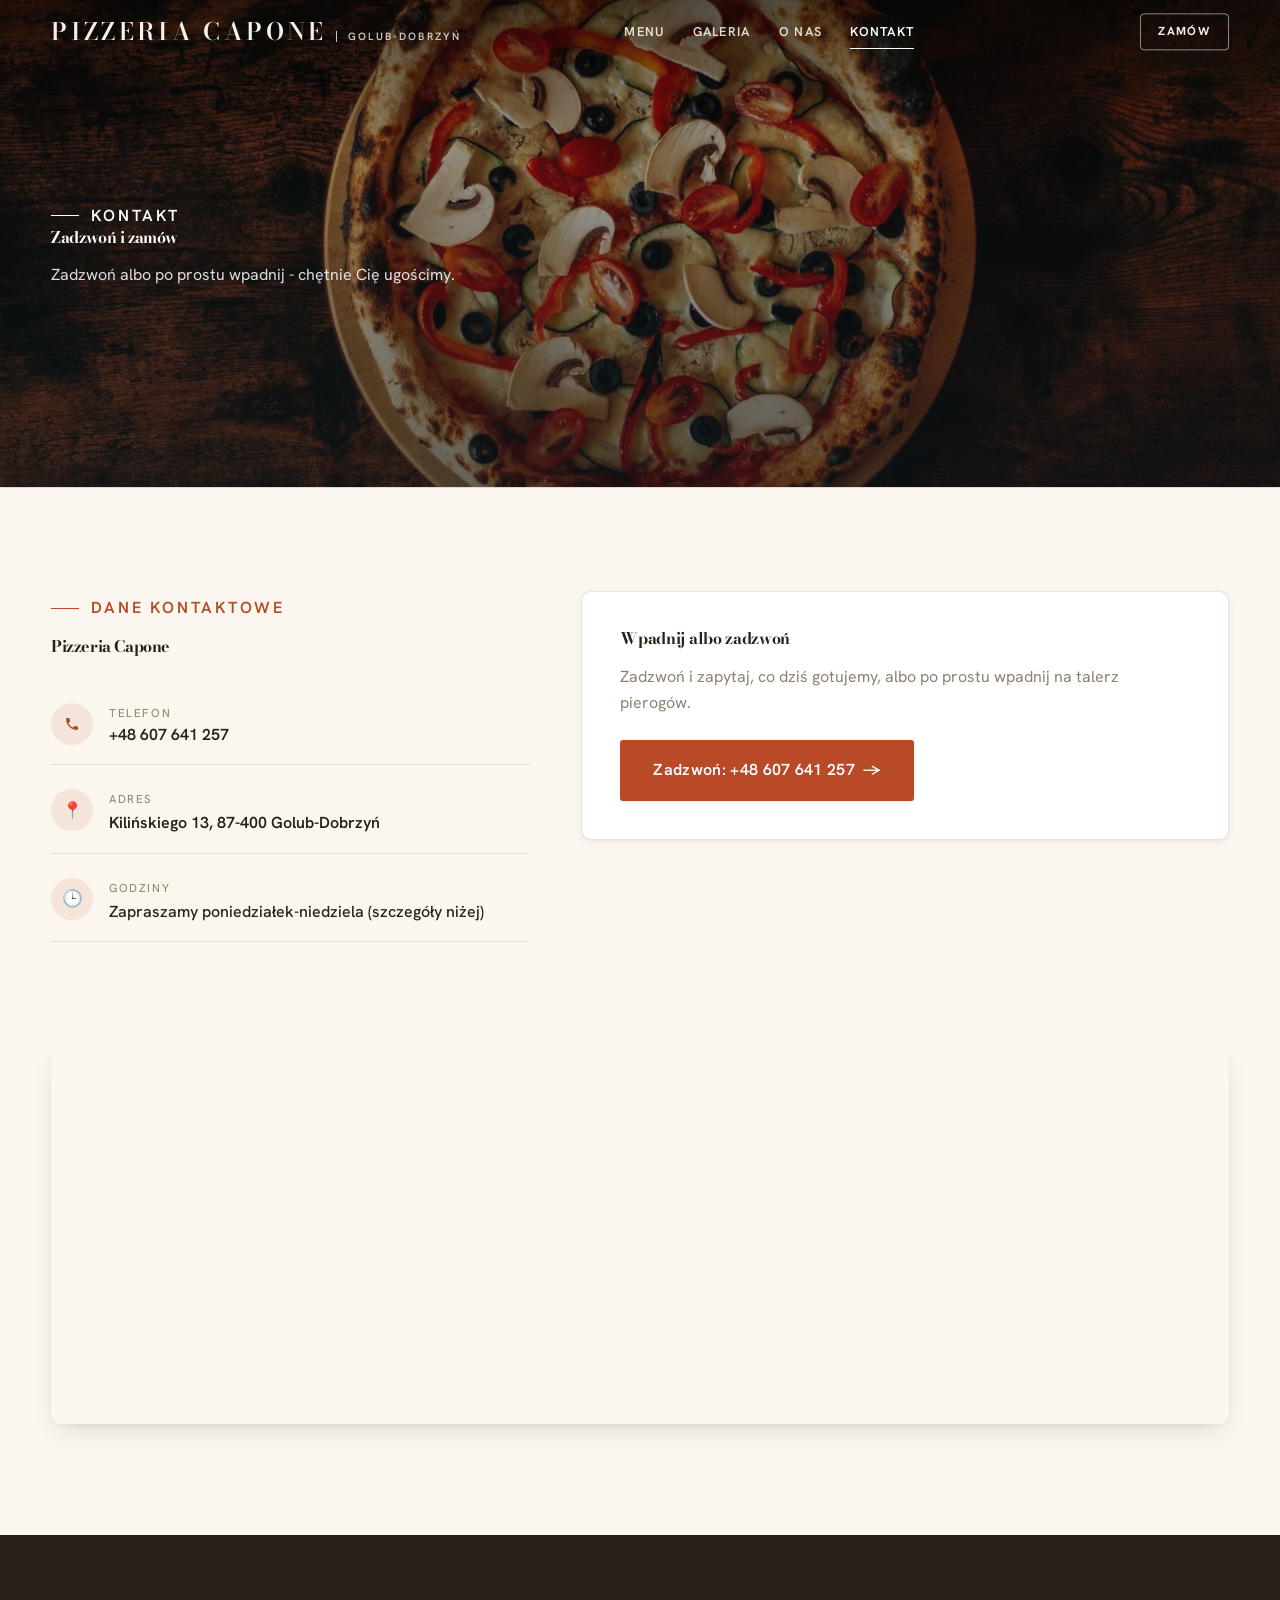
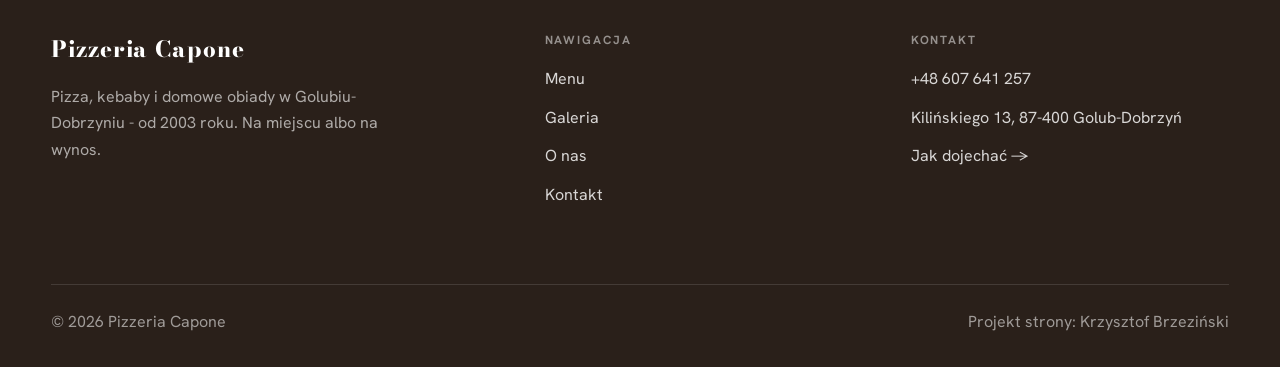
==== kontakt.html @ e406dac1 "Strona demo: capone-pizzeria-kozlowski-r" ====
<!DOCTYPE html>
<html lang="pl">
<head>
<meta charset="UTF-8">
<meta name="viewport" content="width=device-width, initial-scale=1.0">
<title>Kontakt - Pizzeria Capone</title>
<meta name="description" content="Kontakt Pizzeria Capone - Kilińskiego 13, 87-400 Golub-Dobrzyń">
<link rel="preconnect" href="https://fonts.googleapis.com">
<link rel="preconnect" href="https://fonts.gstatic.com" crossorigin>
<link href="https://fonts.googleapis.com/css2?family=Bodoni+Moda:wght@500;600;700&family=Hanken+Grotesk:wght@400;500;600&display=swap" rel="stylesheet">
<link rel="stylesheet" href="assets/styles.css">
</head>
<body>

<header class="nav">
  <div class="wrap nav-inner">
    <a class="brand" href="index.html"><span class="name">Pizzeria Capone</span><span class="sub">Golub-Dobrzyń</span></a>
    <nav class="nav-links">
      <a href="oferta.html">Menu</a>
      <a href="realizacje.html">Galeria</a>
      <a href="o-nas.html">O nas</a>
      <a href="kontakt.html" class="active">Kontakt</a>
      <a href="tel:+48607641257" class="btn btn-accent">Zamów</a>
    </nav>
    <button class="nav-toggle" aria-label="Menu"><span></span><span></span><span></span></button>
  </div>
</header>

<section class="pagehead">
  <img src="img/g6.jpg" alt="Pizzeria Capone - kontakt">
  <div class="wrap">
    <span class="eyebrow">Kontakt</span>
    <h1>Zadzwoń i zamów</h1>
    <p>Zadzwoń albo po prostu wpadnij - chętnie Cię ugościmy.</p>
  </div>
</section>
<section>
  <div class="wrap contact-grid">
    <div class="reveal">
      <span class="eyebrow">Dane kontaktowe</span>
      <h2 style="margin:var(--space-4) 0 var(--space-6)">Pizzeria Capone</h2>
      <div class="info-list">
        <div class="info-row"><div class="ic"><svg class="ico-tel" width="16" height="16" viewBox="0 0 24 24" fill="none" aria-hidden="true"><path d="M6.6 10.8a15.5 15.5 0 0 0 6.6 6.6l2.2-2.2a1 1 0 0 1 1-.24 11.4 11.4 0 0 0 3.6.58 1 1 0 0 1 1 1V20a1 1 0 0 1-1 1A17 17 0 0 1 3 4a1 1 0 0 1 1-1h3.5a1 1 0 0 1 1 1c0 1.25.2 2.46.58 3.6a1 1 0 0 1-.25 1l-2.23 2.2Z" fill="currentColor"/></svg></div><div><div class="lbl">Telefon</div><a class="val" href="tel:+48607641257">+48 607 641 257</a></div></div>
        <div class="info-row"><div class="ic">📍</div><div><div class="lbl">Adres</div><div class="val">Kilińskiego 13, 87-400 Golub-Dobrzyń</div></div></div>
        <div class="info-row"><div class="ic">🕒</div><div><div class="lbl">Godziny</div><div class="val" style="font-weight:500">Zapraszamy poniedziałek-niedziela (szczegóły niżej)</div></div></div>
      </div>
    </div>
    <div class="reveal">
      <div class="form">
        <h3 style="margin-bottom:var(--space-4)">Wpadnij albo zadzwoń</h3>
        <p class="muted" style="margin-bottom:var(--space-5)">Zadzwoń i zapytaj, co dziś gotujemy, albo po prostu wpadnij na talerz pierogów.</p>
        <a href="tel:+48607641257" class="btn btn-accent" style="justify-content:center">Zadzwoń: +48 607 641 257 <span class="arr">→</span></a>
      </div>
    </div>
  </div>
</section>
<section style="padding-top:0">
  <div class="wrap reveal">
    <iframe class="map" title="Pizzeria Capone - Golub-Dobrzyń" src="https://maps.google.com/maps?q=53.1108291%2C19.0519311&z=15&output=embed" loading="lazy" referrerpolicy="no-referrer-when-downgrade"></iframe>
  </div>
</section>

<footer>
  <div class="wrap">
    <div class="foot-grid">
      <div class="foot-brand">
        <div class="name">Pizzeria Capone</div>
        <p>Pizza, kebaby i domowe obiady w Golubiu-Dobrzyniu - od 2003 roku. Na miejscu albo na wynos.</p>
      </div>
      <div class="foot-col">
        <h4>Nawigacja</h4>
        <a href="oferta.html">Menu</a>
        <a href="realizacje.html">Galeria</a>
        <a href="o-nas.html">O nas</a>
        <a href="kontakt.html">Kontakt</a>
      </div>
      <div class="foot-col">
        <h4>Kontakt</h4>
        <a href="tel:+48607641257">+48 607 641 257</a>
        <p>Kilińskiego 13, 87-400 Golub-Dobrzyń</p>
        <a href="https://maps.google.com/?cid=8520244853680919772&g_mp=CiVnb29nbGUubWFwcy5wbGFjZXMudjEuUGxhY2VzLkdldFBsYWNlEAIYBCAA" target="_blank" rel="noopener">Jak dojechać →</a>
      </div>
    </div>
    <div class="foot-bot">
      <span>© 2026 Pizzeria Capone</span>
      <span>Projekt strony: Krzysztof Brzeziński</span>
    </div>
  </div>
</footer>
<div class="sticky-reserve"><a class="sr-book" href="tel:+48607641257">Zadzwoń i zamów</a><a class="sr-call" href="tel:+48607641257" aria-label="Zadzwoń"><svg class="ico-tel" width="16" height="16" viewBox="0 0 24 24" fill="none" aria-hidden="true"><path d="M6.6 10.8a15.5 15.5 0 0 0 6.6 6.6l2.2-2.2a1 1 0 0 1 1-.24 11.4 11.4 0 0 0 3.6.58 1 1 0 0 1 1 1V20a1 1 0 0 1-1 1A17 17 0 0 1 3 4a1 1 0 0 1 1-1h3.5a1 1 0 0 1 1 1c0 1.25.2 2.46.58 3.6a1 1 0 0 1-.25 1l-2.23 2.2Z" fill="currentColor"/></svg></a></div>

<script src="assets/main.js"></script>
</body>
</html>
---- assets/styles.css ----
/* ============================================================
   STOLBASZ — premium, architektoniczny B2B fit-out
   Jasna paleta, zero brązu. System wg premium-web-craft.
   Projekt strony: Krzysztof Brzeziński
   ============================================================ */

:root{
  /* PALETA — jasna, architektoniczna, chłodna */
  --paper:#FBF6EE;          /* główne tło */
  --paper-2:#F0E5D6;        /* sekcje alternatywne (chłodny jasny szary) */
  --paper-3:#F0E5D6;        /* delikatne wypełnienia */
  --ink:#2A201A;            /* tekst główny — chłodny grafit */
  --ink-soft:#4A3B2F;       /* nagłówki drugorzędne */
  --muted:#8C8175;          /* tekst poboczny */
  --line:rgba(42,32,26,.12);/* hairline */
  --accent:#B84A28;         /* stonowany petrol-slate — jedyny akcent */
  --accent-d:#97381C;
  --accent-soft:rgba(184,74,40,.10);
  --dark:#2A201A;           /* sekcje ciemne (stopka/CTA) */

  /* ODSTĘPY — skala 4/8 */
  --space-1:4px; --space-2:8px; --space-3:12px; --space-4:16px; --space-5:24px;
  --space-6:32px; --space-7:48px; --space-8:64px; --space-9:96px; --space-10:128px;

  /* TYPOGRAFIA — fluid clamp() */
  --text-sm:clamp(.82rem,.8rem+.1vw,.9rem);
  --text-base:clamp(1rem,.97rem+.15vw,1.1rem);
  --text-lg:clamp(1.12rem,1.05rem+.3vw,1.3rem);
  --text-h3:clamp(1.2rem,1.1rem+.5vw,1.5rem);
  --text-h2:clamp(1.9rem,1.5rem+1.9vw,2.8rem);
  --text-h1:clamp(2.6rem,1.9rem+3.6vw,4.6rem);

  /* PROMIENIE — architektoniczne, raczej ostre */
  --r-sm:3px; --r-md:6px; --r-lg:10px;

  /* RUCH */
  --ease:cubic-bezier(.25,.46,.45,.94); --dur:.24s;

  /* CIENIE — miękkie, warstwowe */
  --sh-sm:0 1px 2px rgba(16,24,32,.04), 0 2px 8px rgba(16,24,32,.05);
  --sh-md:0 2px 6px rgba(16,24,32,.05), 0 12px 28px -8px rgba(16,24,32,.12);
  --sh-lg:0 6px 14px rgba(16,24,32,.07), 0 26px 56px -18px rgba(16,24,32,.22);

  --hairline:1px solid var(--line);

  --font-display:'Bodoni Moda',serif;
  --font-body:'Hanken Grotesk',sans-serif;
}

*{box-sizing:border-box;margin:0;padding:0}
html{scroll-behavior:smooth}
body{
  font-family:var(--font-body);
  font-size:var(--text-base);
  line-height:1.65;
  color:var(--ink);
  background:var(--paper);
  -webkit-font-smoothing:antialiased;
  text-rendering:optimizeLegibility;
}
img{max-width:100%;display:block}
a{color:inherit;text-decoration:none}

.wrap{width:min(92%,1180px);margin-inline:auto}
section{padding-block:clamp(52px,6.5vw,96px)}

h1,h2,h3{font-family:var(--font-display);font-weight:700;line-height:1.08;letter-spacing:-.02em;color:var(--ink)}
h1{font-size:var(--text-h1);letter-spacing:-.035em}
h2{font-size:var(--text-h2);letter-spacing:-.025em}
h3{font-size:var(--text-h3)}
p{max-width:65ch}

.eyebrow{
  font-family:var(--font-body);
  font-size:var(--text-sm);
  font-weight:600;
  letter-spacing:.18em;
  text-transform:uppercase;
  color:var(--accent);
  display:inline-flex;align-items:center;gap:var(--space-3);
}
.eyebrow::before{content:"";width:28px;height:1px;background:var(--accent);display:inline-block}

.muted{color:var(--muted)}
.lead{font-size:var(--text-lg);line-height:1.55;color:var(--ink-soft);max-width:50ch}

/* ---------- BUTTONS ---------- */
.btn{
  display:inline-flex;align-items:center;gap:var(--space-2);
  font-weight:600;font-size:var(--text-sm);letter-spacing:.02em;
  padding:var(--space-4) var(--space-6);
  border-radius:var(--r-sm);
  transition:transform var(--dur) var(--ease),box-shadow var(--dur) var(--ease),background var(--dur) var(--ease);
  cursor:pointer;border:1px solid transparent;
}
.btn-accent{background:var(--accent);color:#fff;box-shadow:var(--sh-sm)}
.btn-accent:hover{background:var(--accent-d);transform:translateY(-2px);box-shadow:var(--sh-md)}
.btn-accent:active{transform:translateY(0);box-shadow:var(--sh-sm)}
.btn-ghost{background:transparent;color:var(--ink);border-color:var(--line)}
.btn-ghost:hover{border-color:var(--accent);color:var(--accent);transform:translateY(-2px)}
.btn-light{background:#fff;color:var(--ink);box-shadow:var(--sh-sm)}
.btn-light:hover{transform:translateY(-2px);box-shadow:var(--sh-md)}
.btn .arr{transition:transform var(--dur) var(--ease)}
.btn:hover .arr{transform:translateX(4px)}

/* ---------- NAV ---------- */
.nav{
  position:sticky;top:0;z-index:50;
  background:color-mix(in srgb,var(--paper) 88%,transparent);
  backdrop-filter:saturate(140%) blur(10px);
  border-bottom:var(--hairline);
}
.nav-inner{display:flex;align-items:center;justify-content:space-between;height:72px}
.brand{display:flex;flex-direction:column;line-height:1}
.brand .name{font-family:var(--font-display);font-weight:800;font-size:1.35rem;letter-spacing:.04em}
.brand .sub{font-size:.62rem;letter-spacing:.34em;text-transform:uppercase;color:var(--muted);margin-top:5px}
.nav-links{display:flex;align-items:center;gap:var(--space-6)}
.nav-links a{font-size:var(--text-sm);font-weight:500;color:var(--ink-soft);position:relative;padding-block:4px;transition:color var(--dur) var(--ease)}
.nav-links a::after{content:"";position:absolute;left:0;bottom:0;width:0;height:1.5px;background:var(--accent);transition:width var(--dur) var(--ease)}
.nav-links a:hover,.nav-links a.active{color:var(--ink)}
.nav-links a:hover::after,.nav-links a.active::after{width:100%}
.nav-links .btn{padding:var(--space-2) var(--space-5)}
/* przyciski w nav: właściwy kolor (przebij .nav-links a) + bez podkreślenia */
.nav-links a.btn-accent{color:#fff}
.nav-links a.btn-ghost,.nav-links a.btn-light{color:var(--ink)}
.nav-links a.btn::after{display:none}
.nav-toggle{display:none;background:none;border:none;cursor:pointer;flex-direction:column;gap:5px;padding:8px}
.nav-toggle span{width:24px;height:2px;background:var(--ink);transition:var(--dur)}

/* ---------- HERO (split) ---------- */
.hero{position:relative;overflow:hidden;border-bottom:var(--hairline)}
.hero-grid{display:grid;grid-template-columns:1.05fr .95fr;gap:clamp(24px,4vw,60px);align-items:center;
  padding-block:clamp(36px,4.5vw,64px)}
.hero-copy .eyebrow{margin-bottom:var(--space-5)}
.hero-copy h1{margin-bottom:var(--space-5)}
.hero-copy .lead{margin-bottom:var(--space-7)}
.hero-actions{display:flex;flex-wrap:wrap;gap:var(--space-4)}
.hero-art{position:relative;aspect-ratio:4/3;border-radius:var(--r-lg);overflow:hidden;box-shadow:var(--sh-lg)}
.hero-art img{width:100%;height:100%;object-fit:cover}
.hero-art::after{content:"";position:absolute;inset:0;background:linear-gradient(180deg,transparent 55%,rgba(18,24,28,.28))}
.hero-badge{position:absolute;left:var(--space-5);bottom:var(--space-5);z-index:2;
  background:rgba(252,252,251,.94);backdrop-filter:blur(4px);
  border-radius:var(--r-md);padding:var(--space-4) var(--space-5);box-shadow:var(--sh-md);max-width:78%}
.hero-badge strong{display:block;font-family:var(--font-display);font-size:1rem;letter-spacing:-.01em}
.hero-badge span{font-size:var(--text-sm);color:var(--muted)}

/* ---------- HERO duży / kinowy (strona główna) ---------- */
.hero-cine{position:relative;min-height:clamp(560px,82vh,840px);min-height:clamp(560px,82svh,840px);display:flex;align-items:center;overflow:hidden;border-bottom:var(--hairline)}
.hero-cine>img{position:absolute;inset:0;width:100%;height:100%;object-fit:cover;z-index:0}
.hero-cine::after{content:"";position:absolute;inset:0;z-index:1;
  background:linear-gradient(95deg,rgba(13,18,23,.86) 0%,rgba(13,18,23,.64) 32%,rgba(13,18,23,.24) 62%,rgba(13,18,23,.04) 100%)}
.hero-cine .wrap{position:relative;z-index:2;padding-block:var(--space-8)}
.hero-cine .hero-copy{max-width:660px}
.hero-cine .eyebrow{color:#fff;margin-bottom:var(--space-5)}
.hero-cine .eyebrow::before{background:#fff}
.hero-cine h1{color:#fff;margin-bottom:var(--space-5);font-size:clamp(2.9rem,2rem+4.4vw,5.2rem)}
.hero-cine .lead{color:rgba(255,255,255,.92);max-width:48ch;margin-bottom:var(--space-7)}
.hero-cine .hero-actions{display:flex;flex-wrap:wrap;gap:var(--space-4)}
@media(max-width:680px){
  .hero-cine{min-height:clamp(520px,76vh,640px);min-height:clamp(520px,76svh,640px);align-items:flex-end}
  .hero-cine::after{background:linear-gradient(0deg,rgba(13,18,23,.9) 6%,rgba(13,18,23,.45) 55%,rgba(13,18,23,.25) 100%)}
  .hero-cine .wrap{padding-bottom:var(--space-9)}
}

/* full-bleed hero variant (podstrony) */
.pagehead{position:relative;min-height:46vh;min-height:46svh;display:flex;align-items:flex-end;overflow:hidden;border-bottom:var(--hairline)}
.pagehead img{position:absolute;inset:0;width:100%;height:100%;object-fit:cover}
.pagehead::after{content:"";position:absolute;inset:0;background:linear-gradient(180deg,rgba(18,24,28,.25),rgba(18,24,28,.62))}
.pagehead .wrap{position:relative;z-index:2;padding-block:var(--space-9);color:#fff}
.pagehead h1{color:#fff;max-width:18ch}
.pagehead .eyebrow{color:#fff}
.pagehead .eyebrow::before{background:#fff}
.pagehead p{color:rgba(255,255,255,.86);margin-top:var(--space-4);max-width:54ch}

/* ---------- STRIP (pasek skrótów / liczby) ---------- */
.strip{background:var(--dark);color:#fff}
.strip .wrap{display:grid;grid-template-columns:repeat(4,1fr);gap:var(--space-6);padding-block:var(--space-8)}
.strip .item .k{font-family:var(--font-display);font-size:clamp(1.6rem,1.2rem+1.4vw,2.4rem);font-weight:800;letter-spacing:-.02em;color:#fff}
.strip .item .v{font-size:var(--text-sm);color:rgba(255,255,255,.66);margin-top:var(--space-2);line-height:1.45}
.strip .item{border-left:2px solid var(--accent);padding-left:var(--space-5)}

/* ---------- SECTION HEAD ---------- */
.head{max-width:48rem;margin-bottom:var(--space-8)}
.head.center{margin-inline:auto;text-align:center}
.head .eyebrow{margin-bottom:var(--space-4)}
.head h2{margin-bottom:var(--space-4)}
.head p{color:var(--muted);font-size:var(--text-lg);line-height:1.55}
.head.center p{margin-inline:auto}

/* ---------- INTRO SPLIT ---------- */
.split{display:grid;grid-template-columns:.92fr 1.08fr;gap:clamp(28px,5vw,80px);align-items:center}
.split.rev{grid-template-columns:1.08fr .92fr}
.split.rev .split-art{order:-1}
.split-art{position:relative;aspect-ratio:5/4;border-radius:var(--r-lg);overflow:hidden;box-shadow:var(--sh-lg)}
.split-art img{width:100%;height:100%;object-fit:cover}
.split-copy h2{margin-bottom:var(--space-5)}
.split-copy p+p{margin-top:var(--space-4)}
.split-copy .btn{margin-top:var(--space-6)}

/* ---------- SERVICES (zakres) ---------- */
.svc-grid{display:grid;grid-template-columns:repeat(auto-fit,minmax(280px,1fr));gap:var(--space-5)}
.svc{background:#fff;border:var(--hairline);border-radius:var(--r-md);padding:var(--space-7) var(--space-6);
  transition:transform var(--dur) var(--ease),box-shadow var(--dur) var(--ease),border-color var(--dur) var(--ease);
  position:relative;overflow:hidden}
.svc::before{content:"";position:absolute;left:0;top:0;width:3px;height:0;background:var(--accent);transition:height var(--dur) var(--ease)}
.svc:hover{transform:translateY(-4px);box-shadow:var(--sh-md);border-color:transparent}
.svc:hover::before{height:100%}
.svc .ic{font-family:var(--font-display);font-size:.8rem;font-weight:700;letter-spacing:.12em;color:var(--accent);margin-bottom:var(--space-4)}
.svc h3{margin-bottom:var(--space-3);font-size:1.22rem}
.svc p{color:var(--muted);font-size:var(--text-base);line-height:1.6}

/* big detailed service rows */
.svc-row{display:grid;grid-template-columns:.8fr 1.2fr;gap:clamp(20px,4vw,60px);align-items:center;padding-block:var(--space-8)}
.svc-row+.svc-row{border-top:var(--hairline)}
.svc-row.rev{grid-template-columns:1.2fr .8fr}
.svc-row.rev .svc-row-art{order:-1}
.svc-row-art{aspect-ratio:4/3;border-radius:var(--r-md);overflow:hidden;box-shadow:var(--sh-md)}
.svc-row-art img{width:100%;height:100%;object-fit:cover}
.svc-row h3{font-size:1.5rem;margin-bottom:var(--space-4)}
.svc-row .num{font-family:var(--font-display);font-size:.85rem;font-weight:700;letter-spacing:.14em;color:var(--accent);display:block;margin-bottom:var(--space-3)}
.svc-row ul{list-style:none;margin-top:var(--space-4);display:flex;flex-direction:column;gap:var(--space-2)}
.svc-row li{position:relative;padding-left:var(--space-5);color:var(--muted);font-size:var(--text-base)}
.svc-row li::before{content:"";position:absolute;left:0;top:.62em;width:8px;height:1px;background:var(--accent)}

/* ---------- GALLERY (realizacje) ---------- */
.gallery{display:grid;grid-template-columns:repeat(12,1fr);gap:var(--space-4);grid-auto-rows:200px}
/* GALERIA MASONRY — pionowe zdjęcia (portrety beauty/wellness) bez przycinania: kolumny, height auto */
.gallery-masonry{column-count:3;column-gap:var(--space-4)}
@media(max-width:900px){.gallery-masonry{column-count:2}}
@media(max-width:560px){.gallery-masonry{column-count:1}}
.gallery-masonry .m-tile{break-inside:avoid;margin:0 0 var(--space-4);padding:0;position:relative;overflow:hidden;border-radius:var(--r-md);border:1px solid var(--line)}
.gallery-masonry .m-tile img{width:100%;height:auto;display:block}
.gallery-masonry .m-tile .cap{position:absolute;left:0;right:0;bottom:0;padding:var(--space-4);color:#fff;background:linear-gradient(0deg,rgba(0,0,0,.55),transparent);font-size:var(--text-sm)}
.tile{position:relative;overflow:hidden;border-radius:var(--r-md);box-shadow:var(--sh-sm);
  transition:transform var(--dur) var(--ease),box-shadow var(--dur) var(--ease)}
.tile img{width:100%;height:100%;object-fit:cover;transition:transform .6s var(--ease)}
.tile:hover{box-shadow:var(--sh-md)}
.tile:hover img{transform:scale(1.05)}
.tile .cap{position:absolute;left:0;right:0;bottom:0;padding:var(--space-5) var(--space-4) var(--space-4);
  background:linear-gradient(transparent,rgba(18,24,28,.78));color:#fff;
  font-size:var(--text-sm);font-weight:600;letter-spacing:.01em;
  opacity:0;transform:translateY(8px);transition:var(--dur) var(--ease)}
.tile:hover .cap{opacity:1;transform:translateY(0)}
.tile .cap small{display:block;font-weight:400;opacity:.78;letter-spacing:.04em;text-transform:uppercase;font-size:.66rem;margin-top:3px}
/* bento spans */
.t-wide{grid-column:span 6}
.t-tall{grid-column:span 6;grid-row:span 2}
.t-std{grid-column:span 6}
.t-third{grid-column:span 4}
.t-two3{grid-column:span 8}

/* ---------- TRUST / WIARYGODNOŚĆ ---------- */
.trust{background:var(--paper-2)}
.trust-grid{display:grid;grid-template-columns:repeat(auto-fit,minmax(240px,1fr));gap:var(--space-5);margin-top:var(--space-7)}
.trust-card{background:#fff;border-radius:var(--r-md);padding:var(--space-7) var(--space-6);box-shadow:var(--sh-sm);border-top:3px solid var(--accent)}
.trust-card .big{font-family:var(--font-display);font-size:clamp(1.8rem,1.3rem+1.6vw,2.6rem);font-weight:800;letter-spacing:-.02em;color:var(--ink);line-height:1}
.trust-card h3{font-size:1.12rem;margin:var(--space-3) 0 var(--space-2)}
.trust-card p{color:var(--muted);font-size:var(--text-base);line-height:1.55}

/* ---------- CTA band ---------- */
.cta{background:var(--dark);color:#fff;position:relative;overflow:hidden}
.cta .wrap{display:grid;grid-template-columns:1.4fr .6fr;gap:var(--space-7);align-items:center;position:relative;z-index:2}
.cta h2{color:#fff;max-width:20ch}
.cta p{color:rgba(255,255,255,.74);margin-top:var(--space-4)}
.cta-actions{display:flex;flex-direction:column;gap:var(--space-3);align-items:flex-start}
.cta::before{content:"";position:absolute;right:-80px;top:-80px;width:360px;height:360px;border-radius:50%;
  background:radial-gradient(circle,var(--accent-soft),transparent 70%)}

/* ---------- CONTACT ---------- */
.contact-grid{display:grid;grid-template-columns:.85fr 1.15fr;gap:clamp(28px,4vw,56px);align-items:start}
.info-list{display:flex;flex-direction:column;gap:var(--space-2)}
.info-row{display:flex;gap:var(--space-4);align-items:flex-start;padding-block:var(--space-4);border-bottom:var(--hairline)}
.info-row .ic{flex:none;width:42px;height:42px;display:grid;place-items:center;border-radius:50%;
  background:var(--accent-soft);color:var(--accent);font-size:1.05rem}
.info-row .lbl{font-size:.72rem;letter-spacing:.14em;text-transform:uppercase;color:var(--muted)}
.info-row .val{font-weight:600;font-size:var(--text-base);margin-top:2px}
.info-row a.val:hover{color:var(--accent)}
.map{border:none;border-radius:var(--r-lg);box-shadow:var(--sh-md);width:100%;height:100%;min-height:380px;filter:grayscale(.2) contrast(1.02)}
.form{background:#fff;border:var(--hairline);border-radius:var(--r-lg);padding:clamp(24px,3vw,40px);box-shadow:var(--sh-sm)}
.form .fld{margin-bottom:var(--space-5)}
.form label{display:block;font-size:var(--text-sm);font-weight:600;margin-bottom:var(--space-2)}
.form input,.form textarea{width:100%;font-family:inherit;font-size:var(--text-base);color:var(--ink);
  padding:var(--space-4);border:var(--hairline);border-radius:var(--r-sm);background:var(--paper);transition:border-color var(--dur)}
.form input:focus,.form textarea:focus{outline:none;border-color:var(--accent);background:#fff}
.form textarea{resize:vertical;min-height:120px}
.form .note{font-size:var(--text-sm);color:var(--muted);margin-top:var(--space-3)}

/* ---------- FOOTER ---------- */
footer{background:var(--dark);color:#fff;padding-block:var(--space-9) var(--space-6)}
.foot-grid{display:grid;grid-template-columns:1.4fr 1fr 1fr;gap:var(--space-7);margin-bottom:var(--space-8)}
.foot-brand .name{font-family:var(--font-display);font-weight:800;font-size:1.4rem;letter-spacing:.04em}
.foot-brand p{color:rgba(255,255,255,.62);margin-top:var(--space-4);font-size:var(--text-base);max-width:38ch}
.foot-col h4{font-size:.74rem;letter-spacing:.16em;text-transform:uppercase;color:rgba(255,255,255,.5);margin-bottom:var(--space-4)}
.foot-col a,.foot-col p{display:block;color:rgba(255,255,255,.82);font-size:var(--text-base);margin-bottom:var(--space-3)}
.foot-col a:hover{color:#fff}
.foot-bot{border-top:1px solid rgba(255,255,255,.12);padding-top:var(--space-5);display:flex;justify-content:space-between;flex-wrap:wrap;gap:var(--space-3);
  font-size:var(--text-sm);color:rgba(255,255,255,.55)}
.foot-bot a:hover{color:#fff}

/* ---------- REVEAL ---------- */
.reveal{opacity:0;transform:translateY(22px);transition:opacity .6s var(--ease),transform .6s var(--ease)}
.reveal.in{opacity:1;transform:none}

/* ---------- RESPONSIVE ---------- */
@media(max-width:920px){
  .hero-grid,.split,.split.rev,.svc-row,.svc-row.rev,.cta .wrap,.contact-grid,.foot-grid{grid-template-columns:1fr}
  .split.rev .split-art,.svc-row.rev .svc-row-art{order:0}
  .hero-art{aspect-ratio:16/10;max-height:420px}
  .strip .wrap{grid-template-columns:repeat(2,1fr);gap:var(--space-7)}
  .gallery{grid-auto-rows:180px}
  .t-wide,.t-tall,.t-std,.t-third,.t-two3{grid-column:span 6}
  .t-tall{grid-row:span 1}
  .cta-actions{flex-direction:row;flex-wrap:wrap}
  .foot-grid{gap:var(--space-6)}
}
@media(max-width:680px){
  .nav-links{position:fixed;inset:72px 0 auto 0;background:var(--paper);flex-direction:column;align-items:stretch;
    gap:0;padding:var(--space-4) 6%;border-bottom:var(--hairline);box-shadow:var(--sh-md);
    transform:translateY(-120%);transition:transform var(--dur) var(--ease)}
  .nav-links.open{transform:translateY(0)}
  .nav-links a{padding-block:var(--space-4);border-bottom:var(--hairline)}
  .nav-links .btn{margin-top:var(--space-3);justify-content:center}
  .nav-toggle{display:flex}
  .strip .wrap{grid-template-columns:1fr}
  .gallery{grid-template-columns:repeat(6,1fr)}
  .foot-grid{grid-template-columns:1fr}
}
@media(prefers-reduced-motion:reduce){
  *{animation-duration:.01ms!important;transition:none!important}
  .reveal{opacity:1!important;transform:none!important}
  html{scroll-behavior:auto}
}

/* ============================================================
   PREMIUM LAYER — destylat deep-researchu branż (anty-AI, spokój).
   Zmienne STOLBASZ (--accent/--ink/--paper/--line/--dark). Ruch ledwo
   zauważalny, krzywa cubic-bezier(.16,.84,.44,1); prefers-reduced-motion
   pokryte blanketem wyżej. Karty hairline zamiast cieni = #1 sygnał „nie-AI".
   ============================================================ */

/* więcej oddechu między sekcjami (liderzy: 110-130px) */
section{padding-block:clamp(64px,8vw,128px)}

/* 1) Aksamitny reveal — dłuższa, miękka krzywa zamiast „skoku" */
.reveal{transition:opacity .9s cubic-bezier(.16,.84,.44,1),transform .9s cubic-bezier(.16,.84,.44,1);will-change:opacity,transform}
/* stagger TYLKO w galerii (tam pozycja = porządek dzieci) */
.gallery .reveal:nth-child(2){transition-delay:.07s}
.gallery .reveal:nth-child(3){transition-delay:.14s}
.gallery .reveal:nth-child(4){transition-delay:.21s}
.gallery .reveal:nth-child(5){transition-delay:.28s}
.gallery .reveal:nth-child(6){transition-delay:.35s}

/* 2) Hero STATYCZNY na .hero-cine — Ken Burns CAŁKIEM WYŁĄCZONY 26.06 (3. zgłoszenie Szymona).
   GENEZA: animowanie scale na <img> hero z teksturami (cegły/framugi) re-samplinguje obraz
   klatka po klatce → na części ekranów drobne drganie/shimmer = „heroshot się trzęsie".
   translateY usunięto wcześniej, scale-only + will-change/GPU NIE wystarczyły do GWARANCJI gładkości.
   Krzysztof zażądał pewności („make sure, że błąd się nie pojawi") > efekt. Zero animacji = 0% drgania.
   Delikatny zoom zostaje TYLKO w pełnoekranowych hero gastro/studio (hg-bg/hs-bg — tło, inny
   mechanizm, chwalone, nigdy nie zgłaszane). NIE wracać do KB na .hero-cine bez realnego testu
   na sprzęcie klienta — to ryzyko regresji „trzęsienia”. */
/* BEZPIECZNY "wow" na hero = jednorazowy FADE-IN (opacity), nie zoom.
   opacity nie dotyka bitmapy → gładkie na KAŻDYM zdjęciu/ekranie/GPU, zero ryzyka migotania.
   Geometryczny ruch (scale/translate) na .hero-cine jest ZAKAZANY (bramka pilnuje). */
@keyframes heroFade{from{opacity:0}to{opacity:1}}
.hero-cine>img{transform:none;animation:heroFade 1.1s ease-out both}

/* 3) Akcentowy hairline pod nagłówkiem sekcji, który „rysuje się" przy wejściu */
.head h2{position:relative;padding-bottom:18px}
.head h2::after{content:"";position:absolute;left:0;bottom:0;height:1px;width:0;background:var(--accent);transition:width 1s cubic-bezier(.16,.84,.44,1) .15s}
.head.center h2::after{left:50%;transform:translateX(-50%)}
.head.reveal.in h2::after,.head.center.reveal.in h2::after{width:54px}

/* 4) Karty HAIRLINE zamiast cieni/zaokrągleń (najmocniejszy anty-AI detal) */
.svc{background:transparent;border:1px solid var(--line);border-radius:var(--r-sm);box-shadow:none}
.svc:hover{box-shadow:none;border-color:var(--accent);transform:translateY(-3px)}
.trust-card{background:transparent;box-shadow:none;border:1px solid var(--line);border-top:2px solid var(--accent);border-radius:var(--r-sm)}
.tile{box-shadow:none;border-radius:var(--r-sm)}
.tile:hover{box-shadow:none}

/* 5) Sticky-nav kondensuje się po przewinięciu (sygnał dopracowania) */
.nav{transition:box-shadow .4s ease,background .4s ease}
.nav.is-stuck{box-shadow:0 1px 0 var(--line),0 14px 30px -24px rgba(0,0,0,.45)}
.nav-inner{transition:height .35s var(--ease)}
.nav.is-stuck .nav-inner{height:60px}

/* 6) MANIFESTO — pełnoekranowy cytat-bohater (zastępuje generyczne „Dlaczego my") */
.manifesto{background:var(--paper-2);text-align:center}
.manifesto .wrap{max-width:60rem}
.manifesto p{font-family:var(--font-display);font-style:italic;font-size:clamp(1.6rem,1rem+2.4vw,2.8rem);line-height:1.32;color:var(--ink-soft);margin-inline:auto;max-width:26ch;position:relative;padding-top:var(--space-8)}
.manifesto p::before{content:"";position:absolute;top:0;left:50%;transform:translateX(-50%);width:54px;height:1px;background:var(--accent)}
.manifesto p span{color:var(--accent);font-style:italic}

/* 7) GATEWAYS — 3 duże bramy-zdjęcia (zamiast paska menu usług) */
.gateways{display:grid;grid-template-columns:repeat(3,1fr);gap:var(--space-4)}
.gateway{position:relative;aspect-ratio:3/4;overflow:hidden;border-radius:var(--r-sm);display:block}
.gateway img{width:100%;height:100%;object-fit:cover;transition:transform .8s var(--ease),filter .5s var(--ease)}
.gateway::after{content:"";position:absolute;inset:0;background:linear-gradient(180deg,transparent 38%,rgba(18,24,28,.74))}
.gateway:hover img{transform:scale(1.05);filter:brightness(1.05)}
.gateway .g-ttl{position:absolute;left:0;right:0;bottom:0;z-index:2;padding:var(--space-6) var(--space-5);color:#fff;font-family:var(--font-display);font-size:1.45rem;letter-spacing:-.01em;line-height:1.15}
.gateway .g-ttl small{display:block;font-family:var(--font-body);font-size:var(--text-sm);font-weight:400;opacity:.82;letter-spacing:.03em;margin-top:5px}
@media(max-width:760px){.gateways{grid-template-columns:1fr}.gateway{aspect-ratio:16/10}}

/* 8) LOGO klienta w nagłówku (gdy podane --logo) */
.brand-logo{height:40px;width:auto;max-width:220px;object-fit:contain;display:block}
.nav.is-stuck .brand-logo{height:34px}
@media(max-width:680px){.brand-logo{height:32px}}

/* === rodzina: gastro === */
/* ============================================================
   RODZINA: GASTRO (restauracja / kawiarnia / bar / pizzeria)
   Doklejane NA WIERZCH base.css. Dziedziczy paletę/fonty skórki gastro (Bodoni Moda + terakota).
   Filozofia: APETYT + REZERWACJA STOLIKA (nie zaufanie/wycena jak u fachowca).
   Menu = kategorie BEZ zmyślonych dań/cen (uczciwość); godziny tylko z reconu.
   ============================================================ */

/* --- Galeria atmosfery: gutterless, ostre rogi (food/wnętrze, nie "dokumentacja") --- */
.gallery{gap:3px}
.tile{border-radius:2px;box-shadow:none}
.tile:hover{box-shadow:none}

/* --- MENU: kategorie (nazwa serif + opis, hairline) - BEZ wymyslonych dań i cen --- */
.menu-sec{background:var(--paper-2)}
.menu-cats{display:grid;grid-template-columns:repeat(2,1fr);gap:var(--space-7) var(--space-8);max-width:62rem;margin:0 auto}
.menu-cat{border-top:1px solid var(--accent);padding-top:var(--space-4)}
.menu-cat h3{font-family:var(--font-display);font-size:1.35rem;letter-spacing:.02em;margin-bottom:var(--space-3)}
.menu-cat p{color:var(--muted);font-size:var(--text-base);line-height:1.6}
.menu-note{text-align:center;color:var(--muted);font-size:var(--text-sm);margin-top:var(--space-8);max-width:50ch;margin-inline:auto}
@media(max-width:760px){.menu-cats{grid-template-columns:1fr;gap:var(--space-6)}}

/* --- KARTA GODZIN (renderowana tylko z realnych danych) --- */
.godz{max-width:30rem}
.godz-row{display:flex;justify-content:space-between;gap:var(--space-5);border-bottom:1px solid var(--line);padding-block:var(--space-3)}
.godz-row b{font-weight:600;color:var(--ink)}
.godz-row span{color:var(--muted)}

/* --- STICKY-RESERVE: dolny pasek mobile (gastro-odpowiednik sticky-call) --- */
.sticky-reserve{display:none}
@media(max-width:820px){
  .sticky-reserve{display:grid;grid-template-columns:1fr auto;gap:1px;position:fixed;left:0;right:0;bottom:0;z-index:90;
    background:var(--line);box-shadow:0 -6px 20px -10px rgba(0,0,0,.4)}
  .sticky-reserve a{padding:15px 8px;text-align:center;font-weight:700;font-size:.95rem;letter-spacing:.01em}
  .sr-book{background:var(--accent);color:#fff}
  .sr-call{background:var(--paper);color:var(--ink);padding-inline:22px}
  body{padding-bottom:56px}
}

/* ============================================================
   FAZA 3 - OSOBNY UKŁAD GASTRO (wzór: topowe restauracje - Noma/Disfrutar/Septime/Alchemist; research wf_c20bffea).
   Hero MINIMALNY: samo pełnoekranowe zdjęcie + 1 krótka linijka w DOLNYM-LEWYM rogu. Reszta = oddech.
   Nazwa pada RAZ - jako logo w navie, NIGDY dublowana wielkim tytułem (to #1 tell taniej strony).
   Nav: logo z LEWEJ (split), przezroczysty nad zdjęciem, lity po scrollu. CTA "Rezerwacja" = obrys w navie, nie guzik na środku.
   ============================================================ */
.hero-gastro{position:relative;height:100vh;height:100svh;min-height:560px;display:flex;align-items:flex-end;overflow:hidden;isolation:isolate}
.hero-gastro .hg-bg{position:absolute;inset:0;width:100%;height:100%;object-fit:cover;z-index:-2;animation:hgKen 28s ease-out infinite alternate}
@keyframes hgKen{from{transform:scale(1.05)}to{transform:scale(1.13)}}
/* overlay: ciemny TYLKO u dołu (pod linijkę), góra/środek zdjęcia oddychają */
.hero-gastro .hg-veil{position:absolute;inset:0;z-index:-1;
  background:linear-gradient(180deg,rgba(8,6,4,0) 0%,rgba(8,6,4,0) 52%,rgba(8,6,4,.68) 100%)}
.hg-tagline{position:relative;z-index:2;margin:0 0 clamp(2.6rem,7vh,5rem) clamp(1.4rem,5vw,4rem);
  font-family:var(--font-display);font-style:normal;font-weight:600;
  font-size:clamp(2.1rem,5.2vw,4rem);line-height:1.08;letter-spacing:.005em;
  color:#f5f1ea;max-width:24ch;text-shadow:0 2px 18px rgba(0,0,0,.5)}
.hg-since{font-family:var(--font-display);font-weight:500;font-size:.62em;letter-spacing:.01em;
  color:rgba(245,241,234,.86);white-space:nowrap}
@media(max-width:640px){.hg-tagline{font-size:clamp(2rem,8vw,2.6rem);margin-bottom:clamp(2rem,9vh,3.4rem)}}

/* ============================================================
   NAWIGACJA GASTRO - styl NOBU (research wf_d6d990de + wf_a8c0864c, żywy kod noburestaurants.com).
   3 strefy, STAŁA wysokość 64px (jak Nobu). JEDEN kontroler gastro.js steruje stanami kierunkowo:
   .nav-hidden (chowanie w dół) + .nav-solid (lity krem przy scrollu w górę). Histereza = brak migania.
   is-stuck (base.js, twardy próg 24px) NEUTRALIZOWANE wizualnie - inaczej base walczyło z gastro i krem migał przy górze.
   ============================================================ */
.nav{position:fixed;left:0;right:0;background:transparent;backdrop-filter:none;border-bottom:1px solid transparent;z-index:100;
  transition:transform .35s var(--ease),background .35s ease,box-shadow .35s ease}
.nav.nav-hidden{transform:translateY(-100%)}
/* NEUTRALIZACJA base is-stuck dla gastro (gastro.js używa nav-solid; base.js dalej rusza is-stuck, ale bez efektu wizualnego) */
.nav.is-stuck{background:transparent;box-shadow:none;border-bottom-color:transparent}
.nav.is-stuck .nav-inner{height:64px}
/* SCRIM: ciemny gradient pod navem -> biały tekst czytelny nad zdjęciem; znika gdy nav lity */
.nav::after{content:"";position:absolute;left:0;right:0;top:0;height:150px;z-index:-1;pointer-events:none;
  transition:opacity .35s ease;background:linear-gradient(180deg,rgba(8,6,4,.55) 0%,rgba(8,6,4,0) 100%)}
.nav.nav-solid::after{opacity:0}
/* WORDMARK: nazwa Bodoni wersaliki + miasto obok (kreska akcentu) */
.nav .brand{flex-direction:row;align-items:baseline;gap:.6rem;line-height:1}
.nav .brand .name{color:#f5f1ea;font-family:var(--font-display);font-weight:600;font-size:1.5rem;text-transform:uppercase;letter-spacing:.14em}
.nav .brand .sub{margin-top:0;padding-left:.65rem;border-left:1px solid currentColor;
  font-size:.66rem;font-weight:600;letter-spacing:.22em;text-transform:uppercase;color:rgba(245,241,234,.82)}
/* LINKI: sans wersaliki, cienki animowany underline */
.nav .nav-links a{color:rgba(245,241,234,.9);font-size:.8rem;font-weight:600;text-transform:uppercase;letter-spacing:.1em;padding-block:6px}
.nav .nav-links a:hover,.nav .nav-links a.active{color:#fff}
.nav .nav-links a::after{background:#fff;height:1px}
.nav .nav-toggle span{background:#f5f1ea}
/* CTA "Rezerwacja": bazowo pełna terakota (czytelna na kremowym menu mobilnym) */
.nav .nav-links a.btn-accent{font-size:.73rem;font-weight:700;text-transform:uppercase;letter-spacing:.12em;
  padding:.5rem 1.1rem;border-radius:4px;border:1px solid var(--accent);background:var(--accent);color:#fff;box-shadow:none}
.nav .nav-links a.btn-accent:hover{transform:none;box-shadow:none}
/* STAN LITY (nav-solid - gastro.js dodaje przy scrollu w GÓRĘ): krem + ciemny tekst + terakota */
.nav.nav-solid{background:color-mix(in srgb,var(--paper) 94%,transparent);backdrop-filter:saturate(140%) blur(10px);border-bottom:var(--hairline)}
.nav.nav-solid .brand .name{color:var(--ink)}
.nav.nav-solid .brand .sub{color:var(--accent)}
.nav.nav-solid .nav-links a{color:var(--ink-soft)}
.nav.nav-solid .nav-links a:hover,.nav.nav-solid .nav-links a.active{color:var(--ink)}
.nav.nav-solid .nav-links a::after{background:var(--accent)}
.nav.nav-solid .nav-toggle span{background:var(--ink)}
/* chowany nav ZAWSZE przezroczysty (nie mignie kremem zjeżdżając w górę) */
.nav.nav-solid.nav-hidden{background:transparent;box-shadow:none;border-bottom-color:transparent}
/* ===== DESKTOP (>=681px): 3 strefy, STAŁA wysokość 64px ===== */
@media(min-width:681px){
  .nav .nav-inner{position:relative;height:64px}
  .nav .nav-links{flex:1;justify-content:center;gap:clamp(1rem,2.2vw,1.9rem);padding-right:9.5rem}
  .nav .nav-links a.btn-accent{position:absolute;right:0;top:50%;transform:translateY(-50%);margin:0}
  .nav:not(.nav-solid) .nav-links a.btn-accent{background:transparent;border-color:rgba(245,241,234,.55);color:#f5f1ea}
  .nav:not(.nav-solid) .nav-links a.btn-accent:hover{background:var(--accent);border-color:var(--accent);color:#fff;transform:translateY(-50%)}
}
/* ===== MOBILE (<=680px): dropdown na kremie - ciemny tekst, pełne CTA (fix kontrastu) ===== */
@media(max-width:680px){
  .nav .nav-links{background:var(--paper)}
  .nav .nav-links a{color:var(--ink-soft)}
  .nav .nav-links a:hover,.nav .nav-links a.active{color:var(--ink)}
  .nav .nav-links a.btn-accent{background:var(--accent);border-color:var(--accent);color:#fff}
  /* zamknięty dropdown w pełni schowany (base -120% przy krótkim menu zostawiał terakotowe CTA wystające górą) */
  .nav .nav-links:not(.open){transform:translateY(-160%);visibility:hidden}
  .nav .nav-links.open{visibility:visible}
  /* brand mniejszy + bez miasta (jak Nobu na telefonie = sama nazwa) - żeby nie wypychał hamburgera */
  .nav .brand .name{font-size:1.12rem;letter-spacing:.1em}
  .nav .brand .sub{display:none}
  .nav .nav-toggle{flex:0 0 auto}
  .nav .brand{min-width:0;overflow:hidden}
}

/* === PAKIET ZAUFANIA (audyt 02.07): dyskretna plakietka oceny w rogu hero + karty realnych opinii === */
.hg-rate{position:absolute;right:clamp(1.4rem,5vw,4rem);bottom:clamp(2.6rem,7vh,5rem);z-index:2;margin:0;
  font-size:.92rem;font-weight:600;letter-spacing:.02em;color:#f5f1ea;white-space:nowrap;
  background:rgba(8,6,4,.5);border:1px solid rgba(245,241,234,.28);border-radius:999px;padding:.5rem 1.05rem}
@media(max-width:640px){.hg-rate{right:1rem;bottom:.9rem;font-size:.8rem;padding:.4rem .8rem}}
.opinie{background:var(--cream-2,var(--paper))}
.opinie-grid{display:grid;grid-template-columns:repeat(auto-fit,minmax(16rem,1fr));gap:var(--space-6);margin-top:var(--space-8)}
.op-card{margin:0;background:var(--paper);border:1px solid var(--line);border-radius:var(--r-md);padding:var(--space-6);display:flex;flex-direction:column;gap:var(--space-3)}
.op-star{color:var(--accent-d,var(--accent));letter-spacing:.1em;font-size:.95rem}
.op-card blockquote{margin:0;color:var(--ink-soft);font-size:var(--text-base);line-height:1.6}
.op-autor{font-family:var(--font-display);font-weight:700;color:var(--ink);font-size:.95rem}

/* === focal-point zdjęć (smartcrop) — cover nie utnie twarzy/obiektu === */
img[src$="/hero.jpg"]{object-position:38% 50%}
[style*="hero.jpg"]{background-position:38% 50%}
img[src$="/g1.jpg"]{object-position:62% 50%}
[style*="g1.jpg"]{background-position:62% 50%}
img[src$="/g4.jpg"]{object-position:67% 50%}
[style*="g4.jpg"]{background-position:67% 50%}
img[src$="/g8.jpg"]{object-position:32% 50%}
[style*="g8.jpg"]{background-position:32% 50%}
img[src$="/g11.jpg"]{object-position:38% 50%}
[style*="g11.jpg"]{background-position:38% 50%}
img[src$="/g13.jpg"]{object-position:33% 50%}
[style*="g13.jpg"]{background-position:33% 50%}
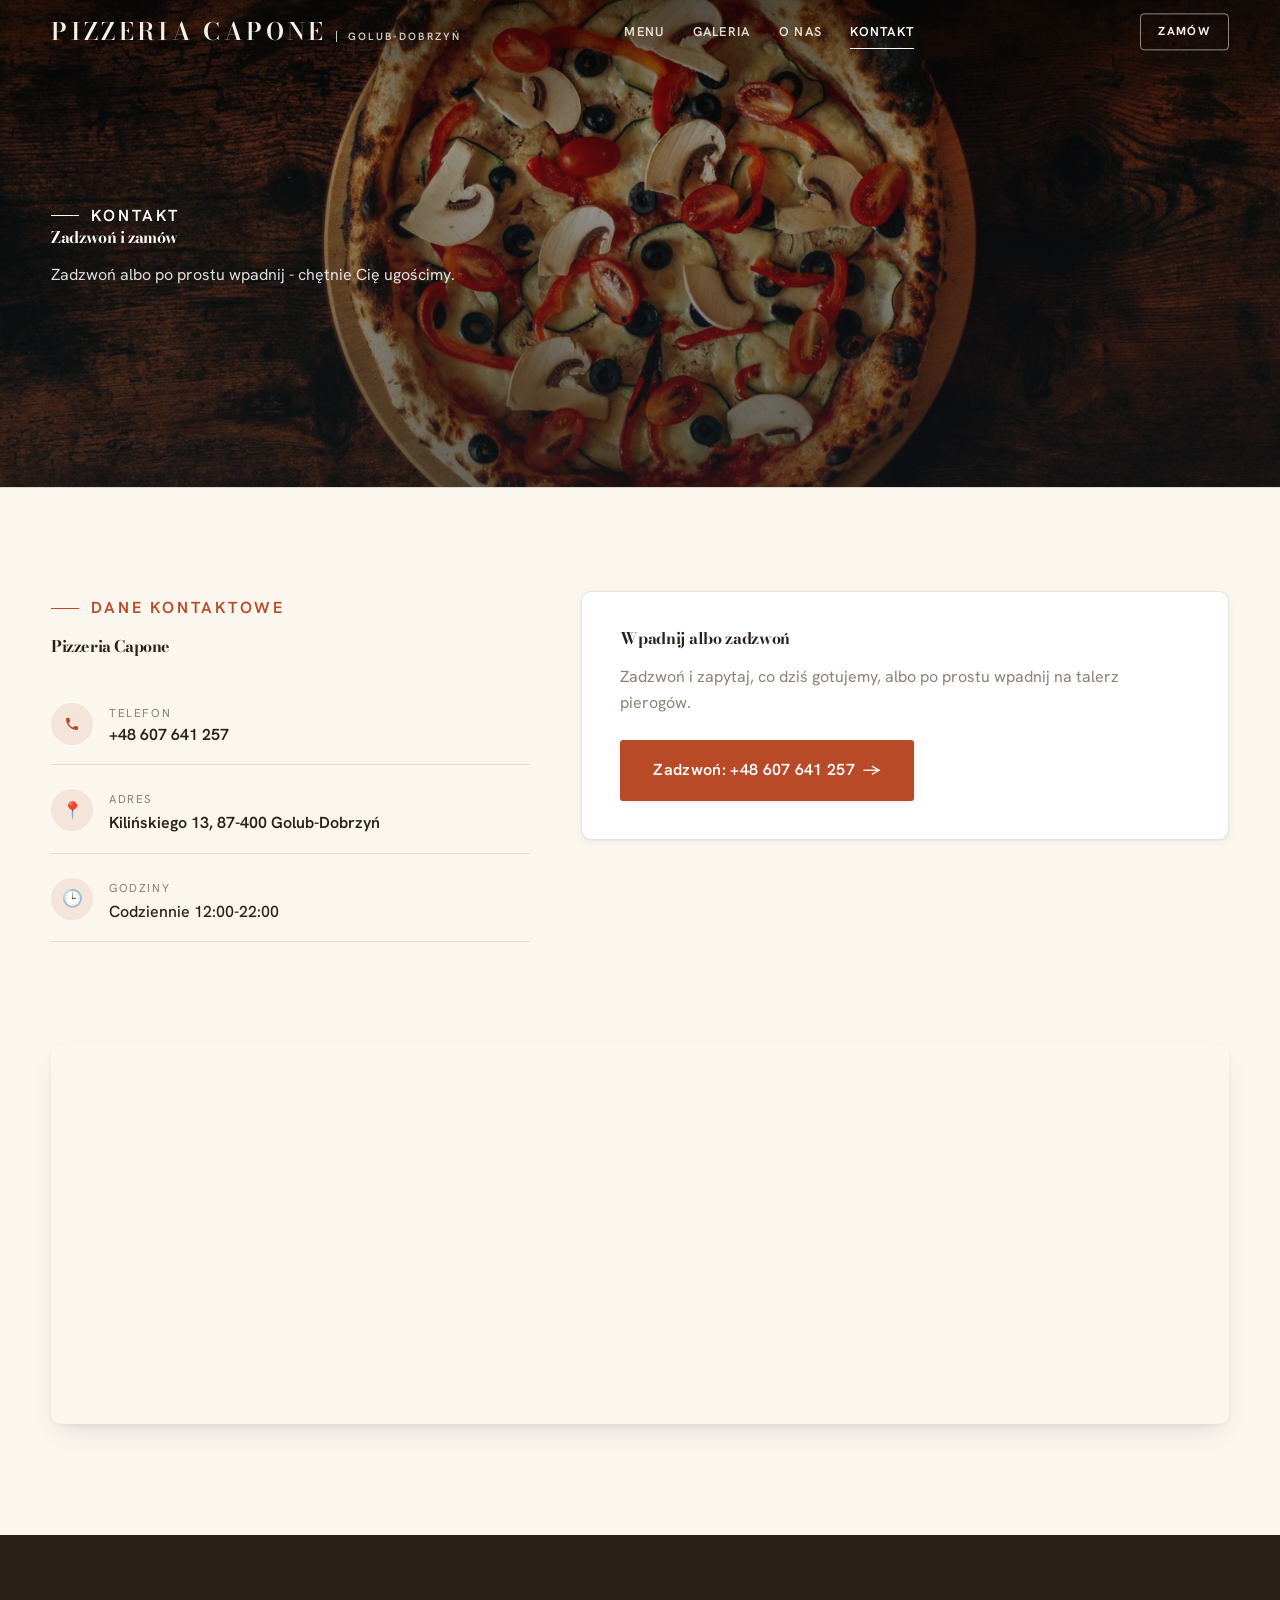
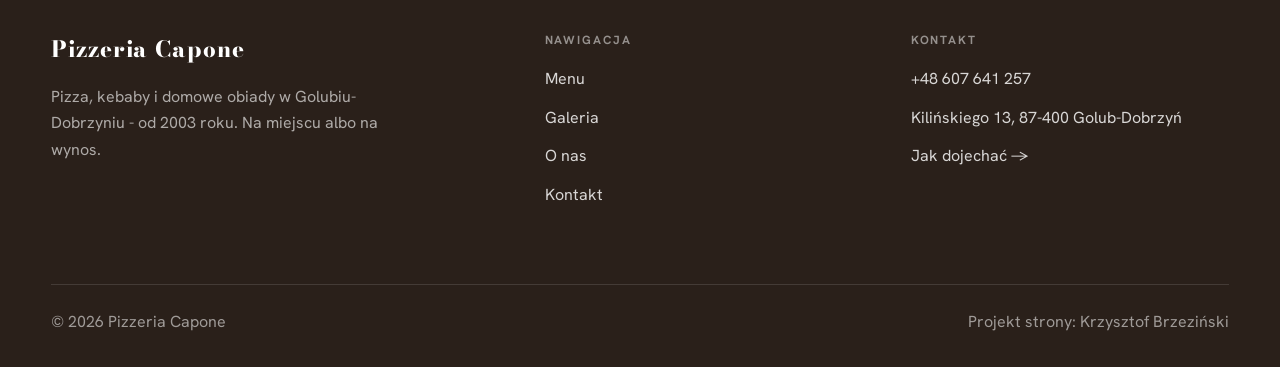
==== commit 9c55cc3a: "Poprawki jakości: usunięcie fraz-kliszy, dedup nagłówków H1/H2, realne godziny na kontakcie, konkret" ====
--- a/kontakt.html
+++ b/kontakt.html
@@ -42,7 +42,7 @@
       <div class="info-list">
         <div class="info-row"><div class="ic"><svg class="ico-tel" width="16" height="16" viewBox="0 0 24 24" fill="none" aria-hidden="true"><path d="M6.6 10.8a15.5 15.5 0 0 0 6.6 6.6l2.2-2.2a1 1 0 0 1 1-.24 11.4 11.4 0 0 0 3.6.58 1 1 0 0 1 1 1V20a1 1 0 0 1-1 1A17 17 0 0 1 3 4a1 1 0 0 1 1-1h3.5a1 1 0 0 1 1 1c0 1.25.2 2.46.58 3.6a1 1 0 0 1-.25 1l-2.23 2.2Z" fill="currentColor"/></svg></div><div><div class="lbl">Telefon</div><a class="val" href="tel:+48607641257">+48 607 641 257</a></div></div>
         <div class="info-row"><div class="ic">📍</div><div><div class="lbl">Adres</div><div class="val">Kilińskiego 13, 87-400 Golub-Dobrzyń</div></div></div>
-        <div class="info-row"><div class="ic">🕒</div><div><div class="lbl">Godziny</div><div class="val" style="font-weight:500">Zapraszamy poniedziałek-niedziela (szczegóły niżej)</div></div></div>
+        <div class="info-row"><div class="ic">🕒</div><div><div class="lbl">Godziny</div><div class="val" style="font-weight:500">Codziennie 12:00-22:00</div></div></div>
       </div>
     </div>
     <div class="reveal">
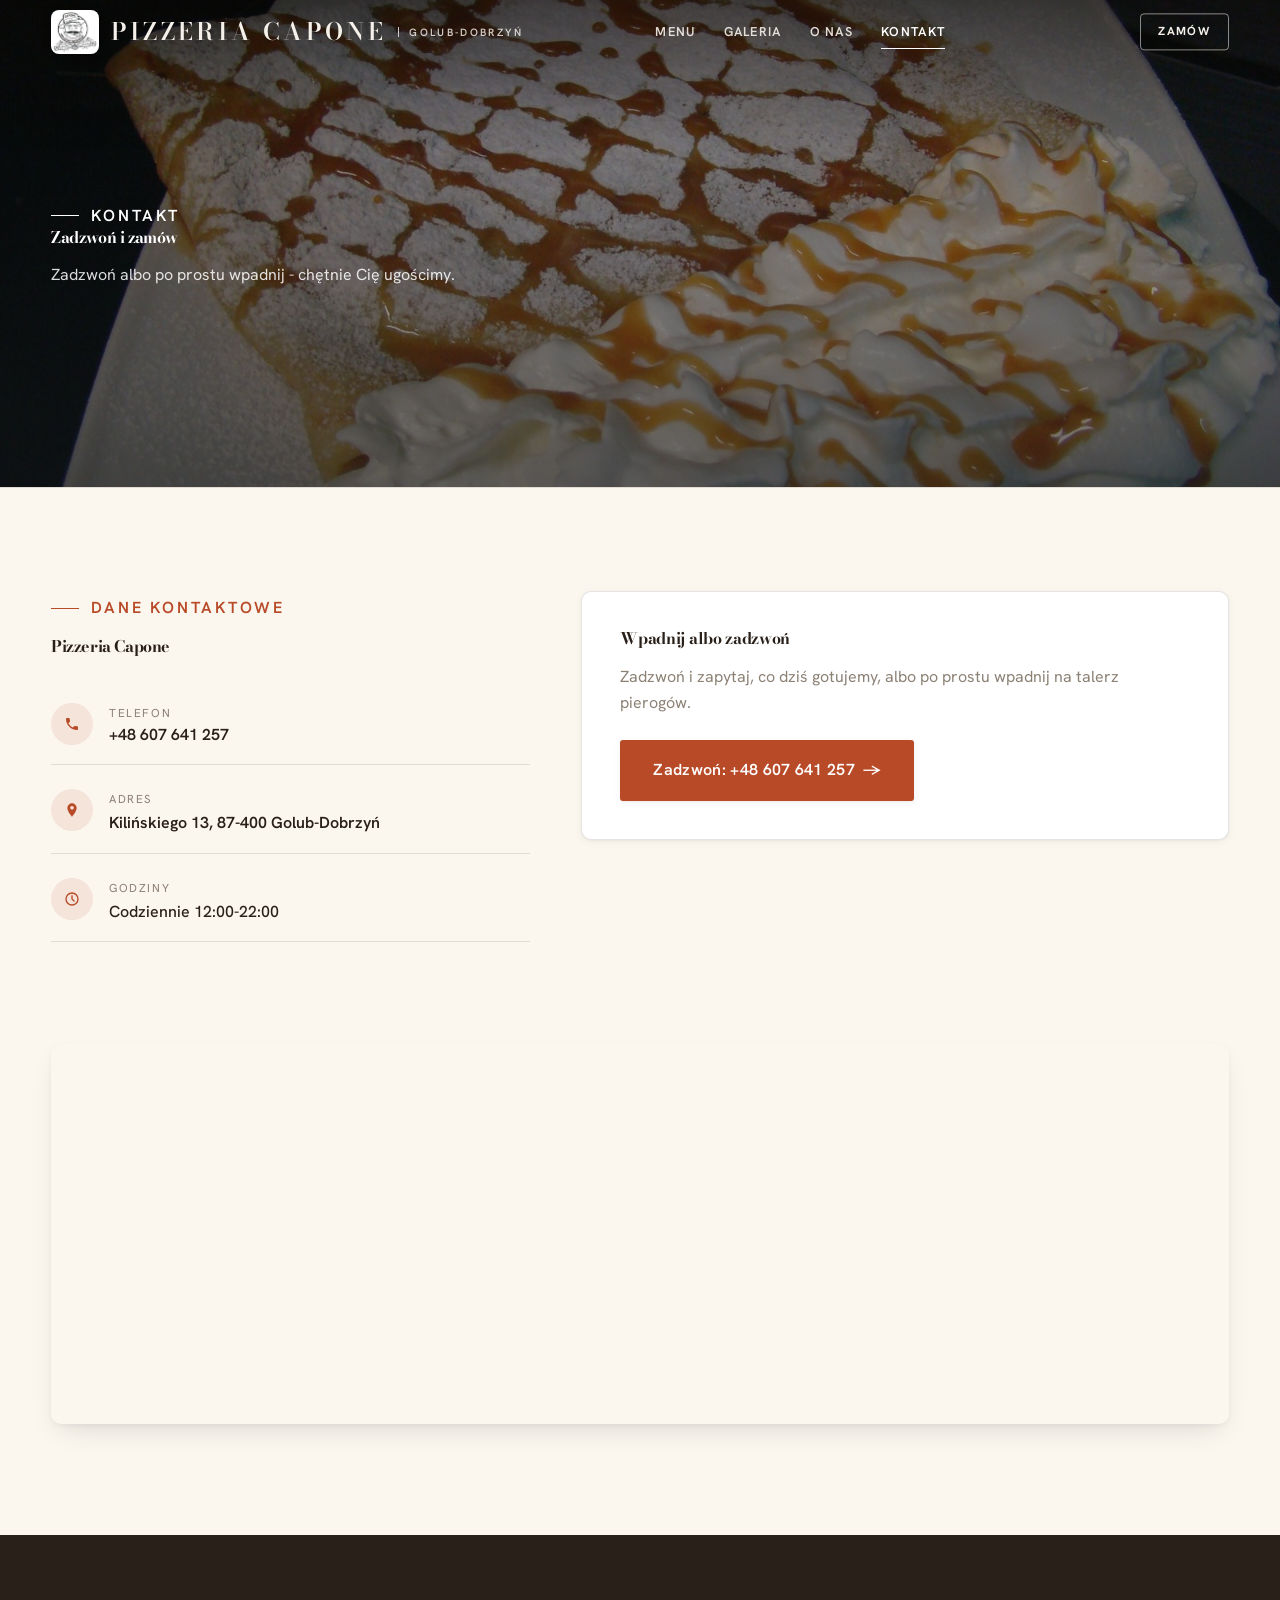
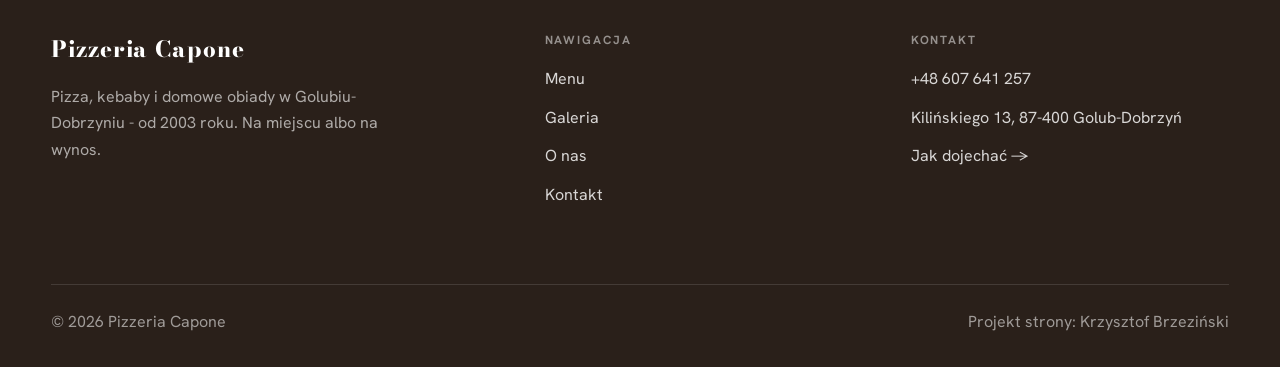
==== commit d0ffa95b: "Realne zdjęcia i logo klienta zamiast stocku - 14 zdjęć od klienta (pizza, kebaby, stripsy, naleśnik" ====
--- a/kontakt.html
+++ b/kontakt.html
@@ -9,12 +9,14 @@
 <link rel="preconnect" href="https://fonts.gstatic.com" crossorigin>
 <link href="https://fonts.googleapis.com/css2?family=Bodoni+Moda:wght@500;600;700&family=Hanken+Grotesk:wght@400;500;600&display=swap" rel="stylesheet">
 <link rel="stylesheet" href="assets/styles.css">
+<link rel="icon" type="image/png" href="img/favicon.png">
+<link rel="apple-touch-icon" href="img/apple-touch-icon.png">
 </head>
 <body>
 
 <header class="nav">
   <div class="wrap nav-inner">
-    <a class="brand" href="index.html"><span class="name">Pizzeria Capone</span><span class="sub">Golub-Dobrzyń</span></a>
+    <a class="brand brand-has-logo" href="index.html"><img class="brand-logo" src="img/logo.png" alt="Pizzeria Capone - logo"><span class="name">Pizzeria Capone</span><span class="sub">Golub-Dobrzyń</span></a>
     <nav class="nav-links">
       <a href="oferta.html">Menu</a>
       <a href="realizacje.html">Galeria</a>
@@ -41,8 +43,8 @@
       <h2 style="margin:var(--space-4) 0 var(--space-6)">Pizzeria Capone</h2>
       <div class="info-list">
         <div class="info-row"><div class="ic"><svg class="ico-tel" width="16" height="16" viewBox="0 0 24 24" fill="none" aria-hidden="true"><path d="M6.6 10.8a15.5 15.5 0 0 0 6.6 6.6l2.2-2.2a1 1 0 0 1 1-.24 11.4 11.4 0 0 0 3.6.58 1 1 0 0 1 1 1V20a1 1 0 0 1-1 1A17 17 0 0 1 3 4a1 1 0 0 1 1-1h3.5a1 1 0 0 1 1 1c0 1.25.2 2.46.58 3.6a1 1 0 0 1-.25 1l-2.23 2.2Z" fill="currentColor"/></svg></div><div><div class="lbl">Telefon</div><a class="val" href="tel:+48607641257">+48 607 641 257</a></div></div>
-        <div class="info-row"><div class="ic">📍</div><div><div class="lbl">Adres</div><div class="val">Kilińskiego 13, 87-400 Golub-Dobrzyń</div></div></div>
-        <div class="info-row"><div class="ic">🕒</div><div><div class="lbl">Godziny</div><div class="val" style="font-weight:500">Codziennie 12:00-22:00</div></div></div>
+        <div class="info-row"><div class="ic"><svg width="16" height="16" viewBox="0 0 24 24" fill="currentColor" aria-hidden="true"><path d="M12 2a7 7 0 0 0-7 7c0 5.2 7 13 7 13s7-7.8 7-13a7 7 0 0 0-7-7zm0 9.5A2.5 2.5 0 1 1 12 6a2.5 2.5 0 0 1 0 5.5z"/></svg></div><div><div class="lbl">Adres</div><div class="val">Kilińskiego 13, 87-400 Golub-Dobrzyń</div></div></div>
+        <div class="info-row"><div class="ic"><svg width="16" height="16" viewBox="0 0 24 24" fill="none" stroke="currentColor" stroke-width="2" stroke-linecap="round" aria-hidden="true"><circle cx="12" cy="12" r="9"/><path d="M12 7v5l3 3"/></svg></div><div><div class="lbl">Godziny</div><div class="val" style="font-weight:500">Codziennie 12:00-22:00</div></div></div>
       </div>
     </div>
     <div class="reveal">
--- a/assets/styles.css
+++ b/assets/styles.css
@@ -540,16 +540,9 @@
 .op-card blockquote{margin:0;color:var(--ink-soft);font-size:var(--text-base);line-height:1.6}
 .op-autor{font-family:var(--font-display);font-weight:700;color:var(--ink);font-size:.95rem}
 
-/* === focal-point zdjęć (smartcrop) — cover nie utnie twarzy/obiektu === */
-img[src$="/hero.jpg"]{object-position:38% 50%}
-[style*="hero.jpg"]{background-position:38% 50%}
-img[src$="/g1.jpg"]{object-position:62% 50%}
-[style*="g1.jpg"]{background-position:62% 50%}
-img[src$="/g4.jpg"]{object-position:67% 50%}
-[style*="g4.jpg"]{background-position:67% 50%}
-img[src$="/g8.jpg"]{object-position:32% 50%}
-[style*="g8.jpg"]{background-position:32% 50%}
-img[src$="/g11.jpg"]{object-position:38% 50%}
-[style*="g11.jpg"]{background-position:38% 50%}
-img[src$="/g13.jpg"]{object-position:33% 50%}
-[style*="g13.jpg"]{background-position:33% 50%}
+/* === LOGO klienta (Capone): badge w nav - czarny rysunek na białym tle,
+   czytelny i na ciemnym scrimie nad hero, i na kremowym nav-solid === */
+.nav .brand.brand-has-logo{align-items:center;gap:.75rem}
+.brand-logo{height:44px;width:auto;border-radius:8px;box-shadow:0 1px 8px rgba(8,6,4,.28)}
+.nav.is-stuck .brand-logo{height:38px}
+@media(max-width:680px){.brand-logo{height:34px}}
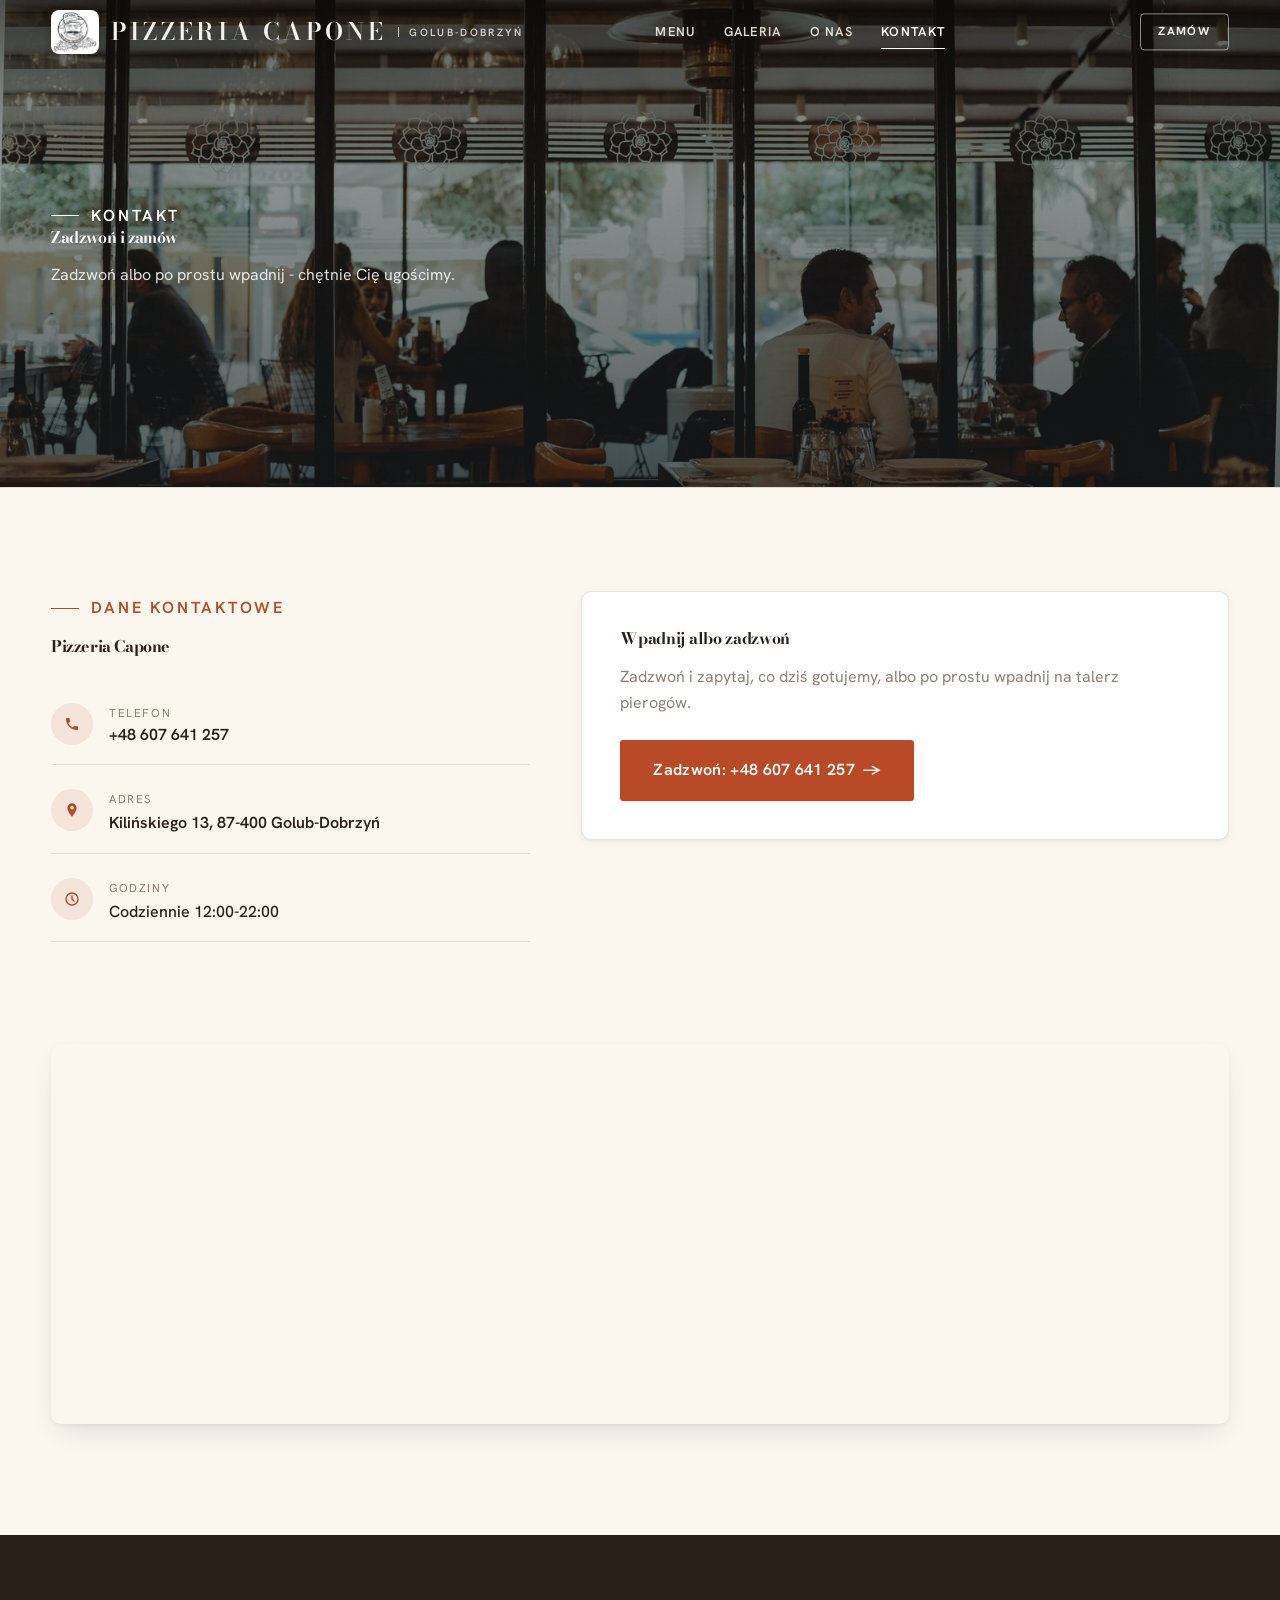
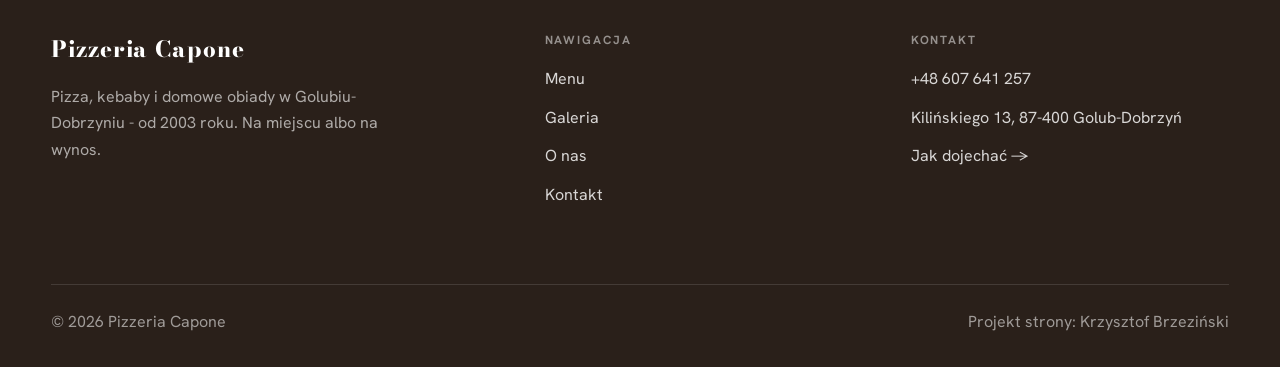
==== commit 2e50eea3: "Capone: hero na wszystkich stronach -> neutralne stockowe (piec/wnetrze); realne zdjecia klienta zos" ====
--- a/kontakt.html
+++ b/kontakt.html
@@ -29,7 +29,7 @@
 </header>
 
 <section class="pagehead">
-  <img src="img/g6.jpg" alt="Pizzeria Capone - kontakt">
+  <img src="img/hero-kontakt.jpg" alt="Pizzeria Capone - wnętrze">
   <div class="wrap">
     <span class="eyebrow">Kontakt</span>
     <h1>Zadzwoń i zamów</h1>
